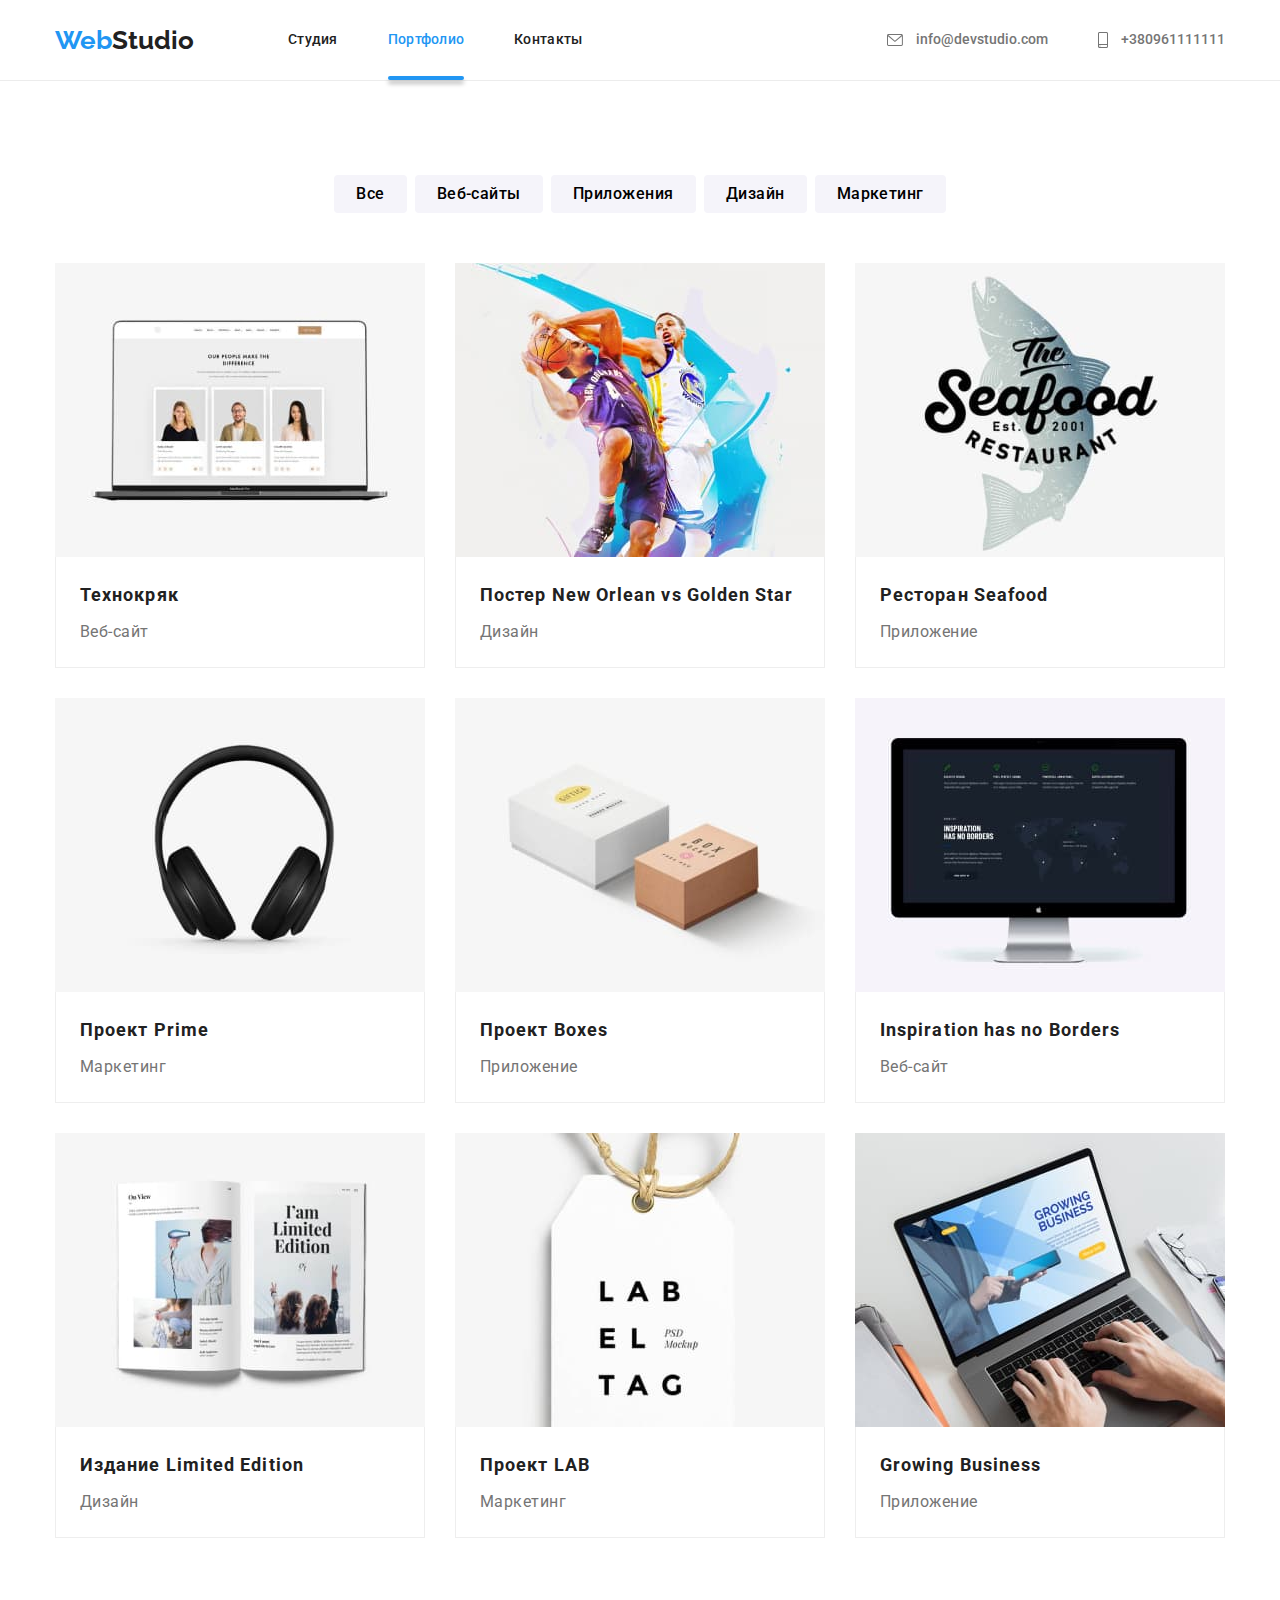
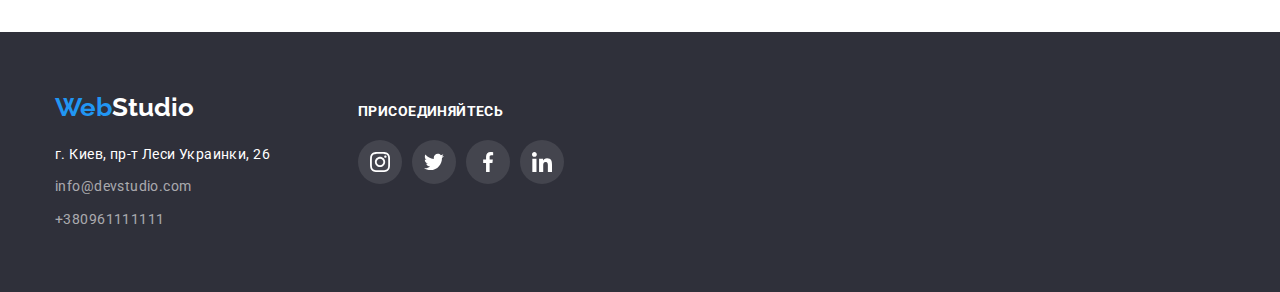
==== portfolio.html @ 24703897 "1" ====
<!DOCTYPE html>
<html lang="ru">
  <head>
    <meta charset="UTF-8" />
    <meta http-equiv="X-UA-Compatible" content="IE=edge" />
    <meta name="viewport" content="width=device-width, initial-scale=1.0" />
    <link rel="preconnect" href="https://fonts.googleapis.com" />
    <link rel="preconnect" href="https://fonts.gstatic.com" crossorigin />
    <link
      href="https://fonts.googleapis.com/css2?family=Raleway:wght@700&family=Roboto:wght@400;500;700&display=swap"
      rel="stylesheet"
    />
    <link
      rel="stylesheet"
      href="https://cdnjs.cloudflare.com/ajax/libs/modern-normalize/1.1.0/modern-normalize.css"
      integrity="sha512-Y0MM+V6ymRKN2zStTqzQ227DWhhp4Mzdo6gnlRnuaNCbc+YN/ZH0sBCLTM4M0oSy9c9VKiCvd4Jk44aCLrNS5Q=="
      crossorigin="anonymous"
      referrerpolicy="no-referrer"
    />
    <link rel="stylesheet" href="./css/styles.css" />

    <title>WEBStudio</title>
  </head>

  <body>
    <header>
      <div class="container">
        <a class="logo link" href="./index.html"
          ><span class="part_logo">Web</span>Studio</a
        >

        <nav class="nav">
          <ul class="nav-list list">
            <li class="nav-item">
              <a class="nav-link link" href="./index.html">Студия</a>
            </li>
            <li class="nav-item">
              <a class="nav-link link active" href="./portfolio.html"
                >Портфолио</a
              >
            </li>
            <li class="nav-item">
              <a class="nav-link link" href="">Контакты</a>
            </li>
          </ul>
        </nav>

        <ul class="contact-inf-list list">
          <li class="contact-inf-item">
            <a class="mail-inf-link link" href="mailto:info@devstudio.com">
              <svg class="contact-inf__icon" width="16" height="12">
                <use href="./images/sprite.svg#icon-envelope-hover-1"></use>
              </svg>
              info@devstudio.com</a
            >
          </li>
          <li class="contact-inf-item">
            <a class="tel-inf-link link" href="tel:+380961111111">
              <svg class="contact-inf__icon" width="10" height="16">
                <use href="./images/sprite.svg#icon-smartphone-1"></use>
              </svg>
              +380961111111</a
            >
          </li>
        </ul>
      </div>
    </header>
    <main>
      <section class="section-portfolio">
        <div class="container">
          <ul class="products-buttons-list list">
            <li class="products-buttons-item">
              <button class="products-button" type="button">Все</button>
            </li>
            <li class="products-buttons-item">
              <button class="products-button" type="button">Веб-сайты</button>
            </li>
            <li class="products-buttons-item">
              <button class="products-button" type="button">Приложения</button>
            </li>
            <li class="products-buttons-item">
              <button class="products-button" type="button">Дизайн</button>
            </li>
            <li class="products-buttons-item">
              <button class="products-button" type="button">Маркетинг</button>
            </li>
          </ul>
        </div>

        <div class="container">
          <h1 class="product-card-title"><!--hidenTitle--></h1>

          <ul class="products-card-list list">
            <li class="products-card-item">

                <div class="products-card__img-wrap">
                  <img
                    class="products-card"
                    src="./images/portfolio_img/tehnokryak.jpg"
                    alt="технокряк"
                  />
                  <p class="card-overlay">
                    Ресурс предлагает комплексные предложения с разным уровнем функционала и сервисов. Все это позволит посетителю получить исчерпывающие сведения о компании или частном лице.
                  </p>
                </div>
                  <div class="product-card-wrap">
                    <h2 class="product-card-name">Технокряк</h2>
                    <p class="product-card-description card-description">
                      Веб-сайт
                    </p>
                  </div>
              </a>
            </li>

            <li class="products-card-item">
              <div class="products-card__img-wrap">
              <img
                class="products-card"
                src="./images/portfolio_img/new_orlean.jpg"
                alt="новый орлеан"
              />
              <p class="card-overlay">
                    Ресурс предлагает комплексные предложения с разным уровнем функционала и сервисов. Все это позволит посетителю получить исчерпывающие сведения о компании или частном лице.
                  </p>
              </div>
              <div class="product-card-wrap">
                <h2 class="product-card-name">
                  Постер New Orlean vs Golden Star
                </h2>
                <p class="product-card-description card-description">Дизайн</p>
              </div>
            </li>

            <li class="products-card-item">
              <div class="products-card__img-wrap">
              <img
                class="products-card"
                src="./images/portfolio_img/seafood.jpg"
                alt="ресторан сеафуд"
              />
              <p class="card-overlay">
                    Ресурс предлагает комплексные предложения с разным уровнем функционала и сервисов. Все это позволит посетителю получить исчерпывающие сведения о компании или частном лице.
                  </p>
              </div>
              <div class="product-card-wrap">
                <h2 class="product-card-name">Ресторан Seafood</h2>
                <p class="product-card-description card-description">
                  Приложение
                </p>
              </div>
            </li>

            <li class="products-card-item">
              <div class="products-card__img-wrap">
              <img
                class="products-card"
                src="./images/portfolio_img/prime.jpg"
                alt="Проект Prime"
              />
              <p class="card-overlay">
                    Ресурс предлагает комплексные предложения с разным уровнем функционала и сервисов. Все это позволит посетителю получить исчерпывающие сведения о компании или частном лице.
                  </p>
              </div>
              <div class="product-card-wrap">
                <h2 class="product-card-name">Проект Prime</h2>
                <p class="product-card-description card-description">
                  Маркетинг
                </p>
              </div>
            </li>

            <li class="products-card-item">
              <div class="products-card__img-wrap">
              <img
                class="products-card"
                src="./images/portfolio_img/boxes.jpg"
                alt="Проект Boxes"
              />
              <p class="card-overlay">
                    Ресурс предлагает комплексные предложения с разным уровнем функционала и сервисов. Все это позволит посетителю получить исчерпывающие сведения о компании или частном лице.
                  </p>
              </div>
              <div class="product-card-wrap">
                <h2 class="product-card-name">Проект Boxes</h2>
                <p class="product-card-description card-description">
                  Приложение
                </p>
              </div>
            </li>

            <li class="products-card-item">
              <div class="products-card__img-wrap">
              <img
                class="products-card"
                src="./images/portfolio_img/inspiration.jpg"
                alt="Inspiration has no Borders"
              />
              <p class="card-overlay">
                    Ресурс предлагает комплексные предложения с разным уровнем функционала и сервисов. Все это позволит посетителю получить исчерпывающие сведения о компании или частном лице.
                  </p>
              </div>
              <div class="product-card-wrap">
                <h2 class="product-card-name">Inspiration has no Borders</h2>
                <p class="product-card-description card-description">
                  Веб-сайт
                </p>
              </div>
            </li>

            <li class="products-card-item">
              <div class="products-card__img-wrap">
              <img
                class="products-card"
                src="./images/portfolio_img/izdanie.jpg"
                alt="Издание Limited Edition"
              />
              <p class="card-overlay">
                    Ресурс предлагает комплексные предложения с разным уровнем функционала и сервисов. Все это позволит посетителю получить исчерпывающие сведения о компании или частном лице.
                  </p>
              </div>
              <div class="product-card-wrap">
                <h2 class="product-card-name">Издание Limited Edition</h2>
                <p class="product-card-description card-description">Дизайн</p>
              </div>
            </li>
            <li class="products-card-item">
              <div class="products-card__img-wrap">
              <img
                class="products-card"
                src="./images/portfolio_img/lab.jpg"
                alt="Проект LAB"
              />
              <p class="card-overlay">
                    Ресурс предлагает комплексные предложения с разным уровнем функционала и сервисов. Все это позволит посетителю получить исчерпывающие сведения о компании или частном лице.
                  </p>
              </div>
              <div class="product-card-wrap">
                <h2 class="product-card-name">Проект LAB</h2>
                <p class="product-card-description card-description">
                  Маркетинг
                </p>
              </div>
            </li>
            <li class="products-card-item">
              <div class="products-card__img-wrap">
              <img
                class="products-card"
                src="./images/portfolio_img/growning.jpg"
                alt="Growing Business"
              />
              <p class="card-overlay">
                    Ресурс предлагает комплексные предложения с разным уровнем функционала и сервисов. Все это позволит посетителю получить исчерпывающие сведения о компании или частном лице.
                  </p>
              </div>
              <div class="product-card-wrap">
                <h2 class="product-card-name">Growing Business</h2>
                <p class="product-card-description card-description">
                  Приложение
                </p>
              </div>
            </li>
          </ul>
        </div>
      </section>
    </main>

    <footer class="footer-section">
      <div class="container">
        <div>
          <a class="logo-dark-theme logo link" href="./index.html"
            ><span class="part_logo">Web</span>Studio</a
          >

          <address class="adress-section">
            <p class="adress_description">г. Киев, пр-т Леси Украинки, 26</p>
          </address>
          <ul class="list">
            <li>
              <a
                class="mail-inf-link_dark link"
                href="mailto:info@devstudio.com"
                >info@devstudio.com</a
              >
            </li>
            <li>
              <a class="tel-inf-link_dark link" href="tel:+380961111111"
                >+380961111111</a
              >
            </li>
          </ul>
        </div>

        <div class="join-us__box">
          <h2 class="join-us__box-title">присоединяйтесь</h2>
          <ul class="join-us__list list">
            <li class="loin-us__item">
              <a href="" class="join-us__link social-link">
                <svg width="20" height="20" class="join-us__icon">
                  <use href="./images/sprite.svg#icon-instagram-2-1"></use>
                </svg>
              </a>
            </li>
            <li class="loin-us__item">
              <a href="" class="join-us__link social-link">
                <svg width="20" height="20" class="join-us__icon">
                  <use href="./images/sprite.svg#icon-twitter-1-1"></use>
                </svg>
              </a>
            </li>
            <li class="loin-us__item">
              <a href="" class="join-us__link social-link">
                <svg width="20" height="20" class="join-us__icon">
                  <use href="./images/sprite.svg#icon-facebook-1-1"></use>
                </svg>
              </a>
            </li>
            <li class="loin-us__item">
              <a href="" class="join-us__link social-link">
                <svg width="20" height="20" class="join-us__icon">
                  <use href="./images/sprite.svg#icon-linkedin-1-1"></use>
                </svg>
              </a>
            </li>
          </ul>
        </div>
      </div>
    </footer>
  </body>
</html>
---- css/styles.css ----
:root {
  /*======fontsVariable=====*/
  --main_font-weight: 400;
  --secondary_font-weight: 700;
  --third_font-weight: 500;
  --main_font-size: 14px;
  --secondary_font-size: 16px;
  /*=======================*/

  /*====colorPalette=======*/
  --first_color-txt: #212121;
  --secondary_color-txt: #757575;
  --third_color-txt: #ffffff;
  --first-bg-color: #2f303a;
  --secondary-bg-color: #f5f4fa;
  --button-accent-color: #2196f3;
  
  /*========================*/

/*=======margins and paddings===*/
   --main-retreat: 94px;
   --first-retreat: 50px;
   --seсondary-retreat: 30px;
   --portolio-card-margin: 20px;
  
  }
/*========reset===========*/
h1,
h2,
h3,
h4,
h5,
h5,
p {
  margin: 0;
}
ul,
ol {
  margin: 0;
  padding: 0;
}
img {
  display: block;
}
a {
  display: block;
}
address {
  font-style: normal;
}
.link {
  text-decoration: none;
}
.list {
  list-style: none;
}

/*=====end reset==========*/

/*======components=========*/

.accent-title {
  font-weight: var(--secondary_font-weight);
  font-size: 36px;
  line-height: 1.16;
  letter-spacing: 0.03em;
}
.card-description {
  color: var(--secondary_color-txt);
  font-size: var(--secondary_font-size);
  line-height: 1.19;
  letter-spacing: 0.03em;
}
.hero-section .container,
.accent-title,
.specialsts-card {
  text-align: center;
}

body {
  font-family: 'roboto', sans-serif;
  color: var(--first_color-txt);
}

.container {
  width: 1200px;
  margin: 0 auto;
  padding-left: 15px;
  padding-right: 15px;
 
}
.our-team-section,
.our-work-section,
.our-clients-section {
  padding-top: var(--main-retreat);
  padding-bottom: var(--main-retreat);
}
.social-list{
  display: flex;
  padding: 0px 30px;
  justify-content: space-between;


}
.social-link {
  display: flex;
  width: 44px;
  height: 44px;
  border-radius: 50%;
  justify-content: center;
  align-items: center;
  margin-top: 16px;
  transition: background-color 250ms cubic-bezier(0.4, 0, 0.2, 1);
}
.social-link:focus,
.social-link:hover{
  background-color: var(--button-accent-color);
outline: none;
}
.social-icon,
.our-clients-item{
  fill: #AFB1B8;
}
.social-link:hover .social-icon,
.social-link:focus .social-icon,
.join-us__link:hover,
.join-us__link:focus{
fill: var(--third_color-txt);
}
.nav-link::after{
  content: "";
  display: block;
  position: absolute;
  bottom: 0;
  width: 100%;
  height: 4px;
  background-color: var(--button-accent-color);
  box-shadow: 0px 4px 4px rgba(0, 0, 0, 0.25);
  border-radius: 2px;
  transform: scaleY(0);
transition: transform 500ms;
}
.nav-link:focus::after,
.nav-link:hover::after{
  transform: scaleY(1);
}
.active:after {
  content: "";
  display: block;
  position: absolute;
  bottom: 0;
  width: 100%;
  height: 4px;
  background-color: var(--button-accent-color);
  box-shadow: 0px 4px 4px rgba(0, 0, 0, 0.25);
  border-radius: 2px;
  transform: scale(1);
}

/*=========logo==========*/
.logo {
  color: inherit;
  font-family: 'raleway', sans-serif;
  font-weight: var(--secondary_font-weight);
  font-size: 26px;
  line-height: 1.19;
  margin-right: var(--main-retreat)
}
.part_logo {
  color: var(--button-accent-color);
}
.logo-dark-theme {
  color: var(--third_color-txt);
}
/*=========end logo======*/

/*========header=========*/
header .container {
  display: flex;
  align-items: center;
}
header {
  border-bottom: 1px solid #ECECEC;
}

.nav-list {
  display: flex;
}

.nav-link {
  color: inherit;
  font-weight: var(--third_font-weight);
  font-size: var(--main_font-size);
  line-height: 1.14;
  letter-spacing: 0.02em;
  padding-top: 32px;
  padding-bottom: 32px;
  transition: color 250ms cubic-bezier(0.4, 0, 0.2, 1);

}
.nav-item:not(:last-child) {
  margin-right: var(--first-retreat);
}
.nav-item{
  position: relative;
}
.nav-link:focus,
.nav-link:hover {
  color: var(--button-accent-color);
}

.contact-inf-list {
  display: flex;
  margin-left: auto;
}
.mail-inf-link{
  margin-right: var(--first-retreat);
}

.mail-inf-link,
.tel-inf-link {
  color: var(--secondary_color-txt);
  font-weight: var(--third_font-weight);
  font-size: var(--main_font-size);
  line-height: 1.14;
  transition: color 250ms cubic-bezier(0.4, 0, 0.2, 1);
}

.mail-inf-link:hover,
.mail-inf-link:focus,
.tel-inf-link:hover,
.tel-inf-link:focus {
  color: var(--button-accent-color);
  
}
.mail-inf-link:hover .contact-inf__icon,
.mail-inf-link:focus .contact-inf__icon,
.tel-inf-link:focus .contact-inf__icon,
.tel-inf-link:hover .contact-inf__icon,
.our-clients__link:hover,
.our-clients__link:focus{
  fill: var(--button-accent-color);
 border-color: var(--button-accent-color);
 outline: none;
}
.active {
  color: var(--button-accent-color);
}
.contact-inf__icon{
  vertical-align: middle;
  margin-right: 10px;
  fill:var(--secondary_color-txt);
  transition: fill 250ms cubic-bezier(0.4, 0, 0.2, 1);
  
}
  

/*==========end header====*/

/*=========hero===========*/
.hero-section {
  background-image: linear-gradient(rgba(47, 48, 58, 0.4), rgba(47, 48, 58, 0.4)), url(../images/hero/bg-hero.jpg);
  background-size: cover;
  
  background-color: var(--first-bg-color);
  padding-top: 200px;
  padding-bottom: 200px;
}
.hero-section .container,
.what-we-do-section .container
 {
  text-align: center;
}
.hero-title {
  color: var(--third_color-txt);
  font-weight: 900;
  line-height: 1.36;
  font-size: 44px;
  letter-spacing: 0.06em;
  text-transform: uppercase;
  max-width: 696px;
  margin: auto;
  margin-bottom: 30px;
}
.order-button {
  font-family: inherit;
  font-weight: var(--secondary_font-weight);
  font-size: var(--secondary_font-size);
  line-height: 1.87;
  min-width: 200px;
  background-color: var(--button-accent-color);
  color: var(--third_color-txt);
  padding: 10px 32px;
  box-shadow: 0px 4px 4px rgba(0, 0, 0, 0.15);
  border-radius: 4px;
  border: none;
  transition: background-color 250ms cubic-bezier(0.4, 0, 0.2, 1);
}
.order-button:hover,
.order-button:focus{
  background-color: #188CE8;
}
/*=========end hero=========*/

/*========our work==========*/

.our-work-description_title {
  font-weight: var(--secondary_font-weight);
  font-size: var(--main_font-size);
  line-height: 1.14;
  letter-spacing: 0.03em;
  text-transform: uppercase;
  margin-bottom: 10px;
}
.our-work-description {
  font-size: var(--main_font-size);
  line-height: 1.71;
  color: var(--secondary_color-txt);
  letter-spacing: 0.03em;
}
.our-work{
  display: flex;
  margin-left: -30px;
}
.our-work-item{
flex-basis: calc(100% / 4 - 30px);
 margin-left: var(--seсondary-retreat); 
}
.our-work__svg-list {
  display: flex;
}
.our-work__svg-wrap {
  display: flex;
width: 270px;
height: 120px;
background: var(--secondary-bg-color);
border-radius: 4px;
margin-bottom: var(--seсondary-retreat);
padding: 25px 100px;
}
.our-work__svg-wrap:not(:first-child){
  margin-left: var(--seсondary-retreat);
}



/*====end our work=========*/

/*====what we do section===*/
.what-we-do-section{
  padding-bottom: var(--main-retreat);
}

.what-we-do_img-list{

  display: flex;
  margin-left: -30px;
  
}
.what-we-do-item{
  position: relative;
  margin-left: var(--seсondary-retreat);
  flex-basis: calc(100% / 3 - 30px);
}
.container .accent-title{
  margin-bottom: var(--first-retreat);
}
.what-we-do_description{
  position: absolute;
  width: 370px;
  height: 70px;
  background: rgba(47, 48, 58, 0.8);
  left: 0;
  bottom: 0;
  padding: 27px 0px;
 
}

/*===end what we do section==*/

/*=====our team===========*/

.our-team-section {
  background-color: var(--secondary-bg-color);
}
.specialists-list {
  display: flex;
  margin-left: -30px;
}
.specialists-item{
  margin-left: var(--seсondary-retreat);
  flex-basis: calc(100% / 4 - 30px);
}
.specialsts-card {
  
  background-color: var(--third_color-txt);
box-shadow: 0px 1px 3px rgba(0, 0, 0, 0.12),
0px 1px 1px rgba(0, 0, 0, 0.14),
0px 2px 1px rgba(0, 0, 0, 0.2);
border-radius: 0px 0px 4px 4px;
padding: 30px 0px;

}


.specialists-name {
  font-weight: var(--third_font-weight);
  font-size: var(--secondary_font-size);
  line-height: 1.19;
  letter-spacing: 0.03em;
  margin-bottom: 10px;
}

/*=======end our team=====*/

/*=======our clients=======*/
.our-clients-list{
  display: flex;
  justify-content: space-between;
}
.our-clients__link{
  width: 170px;
  height: 92px;
  border: 1px solid #AFB1B8;
  box-sizing: border-box;
  border-radius: 4px;
  display: flex;
  justify-content: center;
  align-items: center;
  transition: fill 250ms cubic-bezier(0.4, 0, 0.2, 1), border-color 250ms cubic-bezier(0.4, 0, 0.2, 1);
}

/*======our clients end=====*/

/*=======footer===========*/
.footer-section {
  background-color: var(--first-bg-color);
  padding: 60px 0px;
}
.footer-section .container{
  display: flex;
  align-items: baseline;
}

.container .logo-dark-theme{
  margin-bottom: 20px;
}
.adress_description {
  color: var(--third_color-txt);
  font-size: var(--main_font-size);
  line-height: 1.71;
  letter-spacing: 0.03em;
}
.adress_description,
.mail-inf-link_dark{
  margin-bottom: 9px;
}
.mail-inf-link_dark,
.tel-inf-link_dark {
  color: rgba(255, 255, 255, 0.6);
  font-size: var(--main_font-size);
  line-height: 1.71;
  letter-spacing: 0.03em;
}
.join-us__box-title{
  text-transform: uppercase;
  font-size: var(--main_font-size);
  font-weight: var(--secondary_font-weight);
  line-height: 1.14;
  letter-spacing: 0.03em;
  color: var(--third_color-txt);
}
.join-us__box .join-us__box-title{
  margin-bottom: 4px;
}
.join-us__box{
  width: 206px;
  height: 80px;
  margin-left: 70px;
}
.join-us__list{
  display: flex;
  justify-content: space-between;
}
.join-us__link{
  background: rgba(255, 255, 255, 0.1);
  fill: var(--third_color-txt);

  
}



/*!!!!!!!!!Portfolio!!!!!!!*/

.section-portfolio{
  padding: var(--main-retreat) 0;
}

/*====portfolio buttons====*/
.products-button {
  font-family: inherit;
  background-color: var(--secondary-bg-color);
  font-weight: var(--third_font-weight);
  font-size: var(--secondary_font-size);
  line-height: 1.62;
  letter-spacing: 0.03em;
  padding: 6px 22px;
  border-radius: 4px;
  border: none;
  cursor: pointer;
  transition: background-color 250ms cubic-bezier(0.4, 0, 0.2, 1),
  color 250ms cubic-bezier(0.4, 0, 0.2, 1),
  box-shadow 250ms cubic-bezier(0.4, 0, 0.2, 1);
}
.products-button:hover,
.products-button:focus {
  background-color: var(--button-accent-color);
  color: var(--third_color-txt);
  box-shadow: 0px 3px 1px rgba(0, 0, 0, 0.1),
  0px 1px 2px rgba(0, 0, 0, 0.08),
  0px 2px 2px rgba(0, 0, 0, 0.12);
}
.products-buttons-list{
  display: flex;
  justify-content:center;
  margin-bottom: var(--first-retreat);

  
}
.products-buttons-item:not(:first-child){
  margin-left: 8px;}

  /*====end portfolio buttons=====*/

  /*=======card portfolio=========*/


.product-card-name {
  font-weight: var(--secondary_font-weight);
  font-size: 18px;
  line-height: 2;
  letter-spacing: 0.06em;
  
  
}
.product-card-description {
  line-height: 1.87;
}
.products-card-list{
  display: flex;
  flex-wrap: wrap;
  margin-left: -30px;
  margin-top: -30px;
  
}
.products-card-item{
  margin-left:var(--seсondary-retreat);
  flex-basis: calc(100%/ 3 - 30px);
  margin-top: var(--seсondary-retreat);
  transition: box-shadow 250ms cubic-bezier(0.4, 0, 0.2, 1);
}
.products-card-item:hover,
.products-card-item:focus{
  box-shadow: 0px 1px 1px rgba(0, 0, 0, 0.12),
  0px 4px 4px rgba(0, 0, 0, 0.06),
  1px 4px 6px rgba(0, 0, 0, 0.16);
}
.product-card-name{
  margin-bottom: 4px;
}
.product-card-wrap{
  border: 1px solid #EEEEEE;
  border-top: none;
  padding: 20px 24px;
}
.card-overlay{
  position: absolute;
  top: 0;
  left: 0;
  overflow: auto;
  background-color: rgba(33, 150, 243, 0.9);
  color: var(--third_color-txt);
  width: 100%;
  height: 100%;
  padding: 63px 24px;
  font-weight: var(--main_font-weight);
  font-size: 18px;
  line-height: 1.55;
  letter-spacing: 0.03em;
  transform: translateY(101%);
  transition: 250ms cubic-bezier(0.4, 0, 0.2, 1);
}
.products-card__img-wrap{
  position: relative;
  overflow: hidden;
}
.products-card-item:hover .card-overlay{
  transform: translateY(0%);
}
/*========end card portfolio======*/

/*==========form==================*/
.backdrop {
  position: fixed;
  top: 0;
  left: 0;
  background-color: rgba(0, 0, 0, 0.2);
  width: 100vw;
  height: 100vh;
  transition: opacity 250ms cubic-bezier(0.4, 0, 0.2, 1), visibility 250ms cubic-bezier(0.4, 0, 0.2, 1);
  transform: scale(1)
}
.backdrop.is-hidden{
  opacity: 0;
  visibility: hidden;
  pointer-events: none;
}
.modal{
  width:528px;
  height:581px;
  position: absolute;
  top:50%;
  left:50%;
  transform: translate(-50%, -50%);
 
  background: var(--third_color-txt);
  box-shadow: 0px 1px 3px rgba(0, 0, 0, 0.12),
  0px 1px 1px rgba(0, 0, 0, 0.14),
  0px 2px 1px rgba(0, 0, 0, 0.2);
  border-radius: 4px;
}
.modal-close-btn{
  display: flex;
  justify-content: center;
  align-items: center;
  position: absolute;
  padding: 0;
  margin-top: 8px;
  margin-right: 8px;
  top: 0;
  right: 0;
  width: 30px;
  height: 30px;
  background: transparent;
  border: 1px solid rgba(0, 0, 0, 0.1);
  border-radius: 50%;
  cursor: pointer;
  transition: fill 250ms cubic-bezier(0.4, 0, 0.2, 1);
}
.modal-close-btn:hover,
.modal-close-btn:focus{
  fill: var(--button-accent-color);
  outline-color: var(--button-accent-color);
}
.contact-form{
  display: flex;
  flex-direction: column;
  padding: 40px;
  height: 100%;
  width: 100%;
}
.contact-form__title{
  font-weight: var(--secondary_font-weight);
  font-size: 20px;
  line-height:1.15;
  letter-spacing: 0.03em;
  margin-bottom: var(--seсondary-retreat);

}
.contact-form-field{
  position: relative;
  font-size: 12px;
  line-height: 1.16;
  letter-spacing: 0.01em;
  color: var(--secondary_color-txt);
}

.contact-form-input{
  width: 100%;
  height: 100%;
  margin-top: 4px;
}
.contact-form-field:not(:last-child){
  margin-bottom: 28px;
}
.contact-form__acept-wrapper{
  display: flex;
  margin-bottom: var(--seсondary-retreat);
}
.form-send__btn{
align-self: center;
padding:10px 55px;
letter-spacing: 0.06em;
}
.contact-form__input-icon{
  position: absolute;
  top: 0;
  left: 0;
}
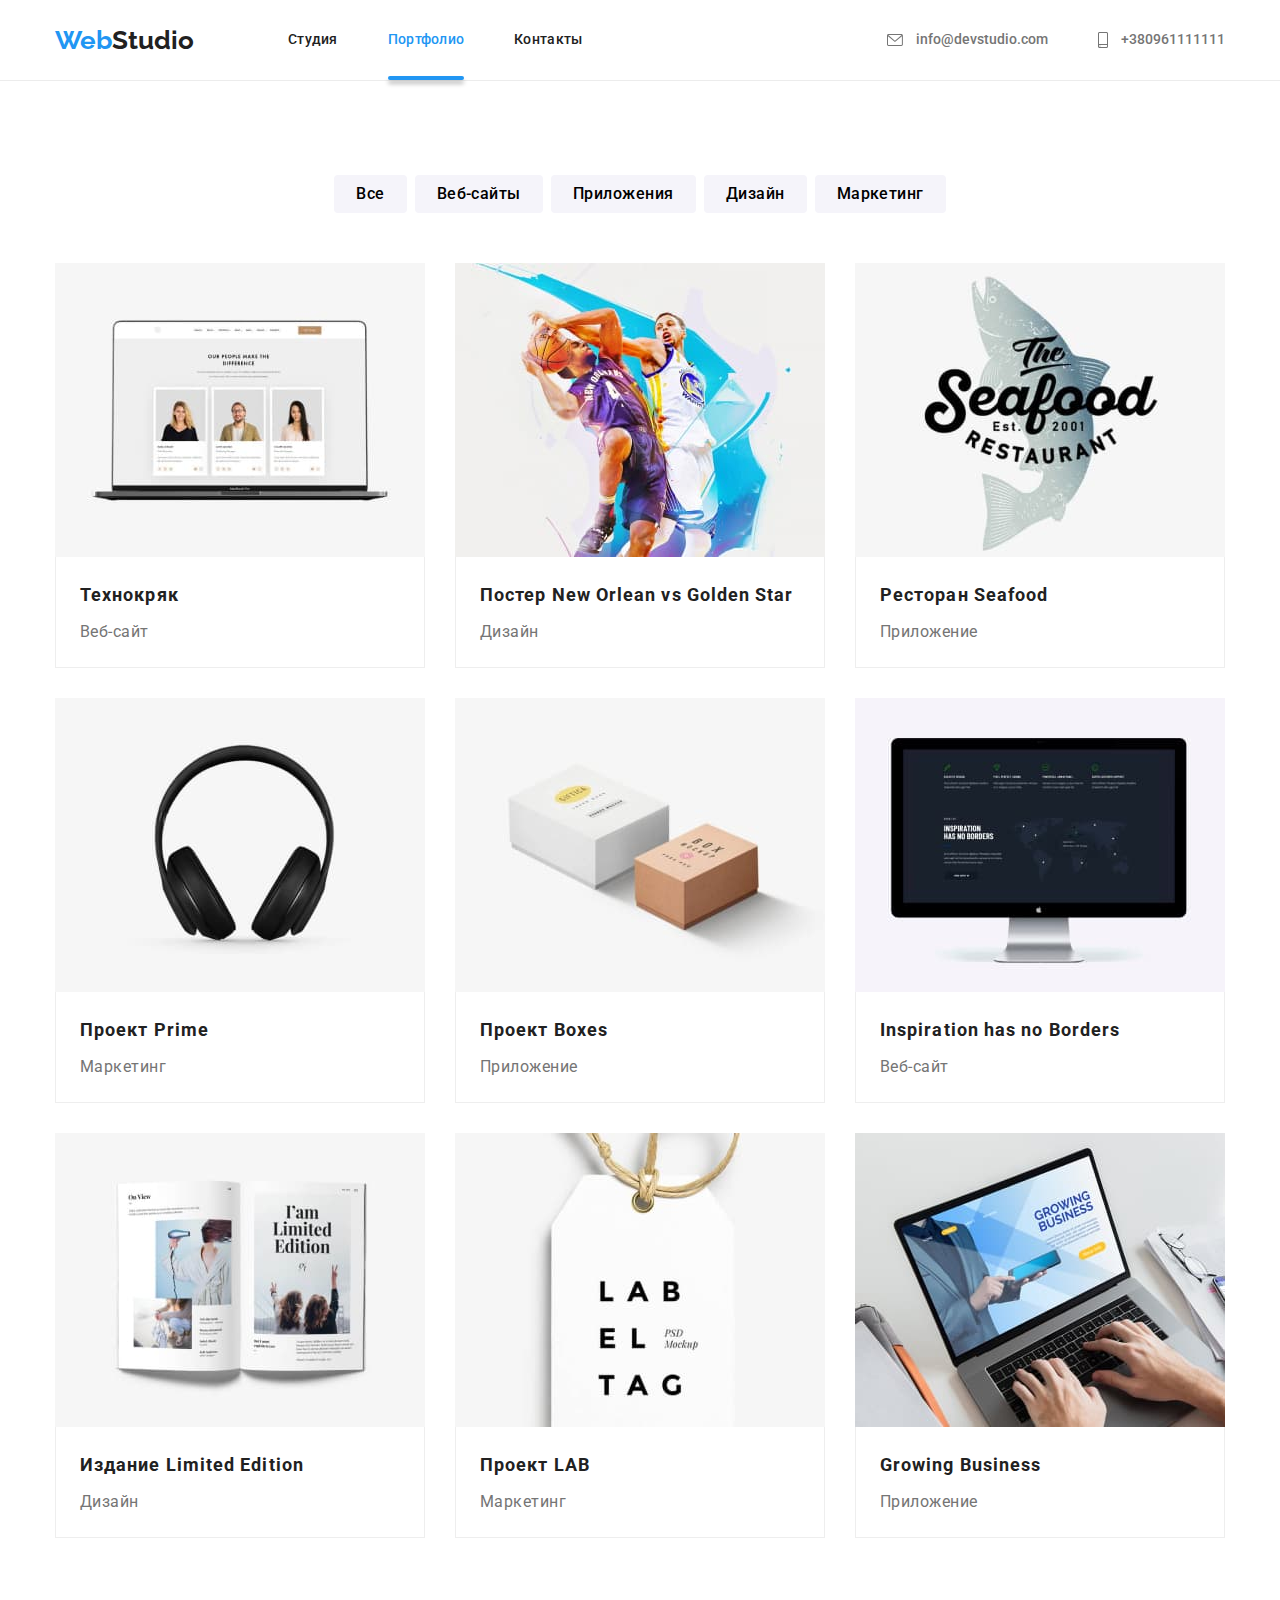
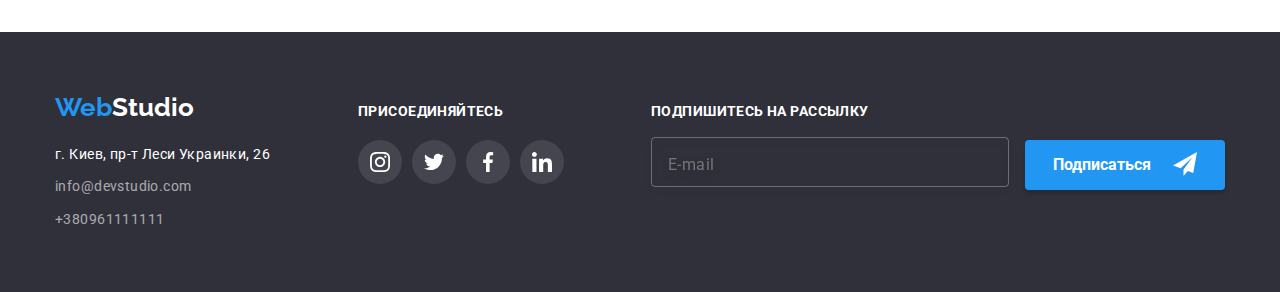
==== commit c284c947: "fin" ====
--- a/portfolio.html
+++ b/portfolio.html
@@ -323,7 +323,77 @@
             </li>
           </ul>
         </div>
+          <div class="subscribe-box">
+
+            <p class="subscribe-box__title join-us__box-title">Подпишитесь на рассылку</p>
+             <input class="subscribe-box__input"  type="email" placeholder="E-mail">
+              <button class="subscribe-box__button order-button" type="button">Подписаться
+                <svg height="24" width="24" class="subscribe-box__button-icon">
+                  <use href="./images/sprite.svg#telegram"></use>
+                </svg>
+              </button>
+
+          </div>
       </div>
     </footer>
+
+    <div class="backdrop is-hidden " data-modal>
+      <div class="modal">
+        <button class="modal-close-btn" data-modal-close type="button">
+          <svg height="18" width="18" class="close-btn-icon">
+            <use href="./images/sprite.svg#icon-close"></use>
+          </svg>
+        </button>
+        <form class="contact-form">
+
+          <p class="contact-form__title">Оставьте свои данные, мы вам перезвоним</p>
+          
+           <label for="" class="contact-form-field">
+              Имя
+              <span class="contact-form-input__wrapper">
+                <input type="text" name="user-name"
+                 class="contact-form-input" required minlength="3"> 
+                      <svg class="contact-form__input-icon" height="18" width="18">
+                        <use href="./images/sprite.svg#icon-person"></use></svg>
+              </span>
+           </label>
+          
+           <label class="contact-form-field">
+              Телефон
+              <span class="contact-form-input__wrapper">
+                <input type="user-tel" name="tel"
+                 class="contact-form-input" required pattern="[0-9]{3}-[0-9]{3}-[0-9]{2}-[0-9]{2}" title="xxx-xxx-xx-xx">
+                      <svg class="contact-form__input-icon" height="18" width="18">
+                        <use href="./images/sprite.svg#icon-phone1"></use></svg>
+              </span>
+            </label>
+
+           <label class="contact-form-field">
+              Почта
+              <span class="contact-form-input__wrapper">
+                <input type="user-email" name="email"
+                 class="contact-form-input">
+                      <svg class="contact-form__input-icon" height="18" width="18">
+                        <use href="./images/sprite.svg#icon-email1"></use></svg>
+              </span>
+            </label>
+
+          <label class="contact-form-field">Комментарий<textarea 
+            class="contact-form-input" name="user-coment" 
+            placeholder="Введите текст">
+             </textarea>
+          </label>  
+
+          <div class="contact-form__acept-wrapper">
+          <input id="user-acept" type="checkbox" class="checkbox-input visually-hidden" value="user-acept"required>
+          <label for="user-acept" class="contact-form__acept-checkbox">
+            <p class="our-work-description">Соглашаюсь с рассылкой и принимаю&nbsp;&nbsp;</p>
+             <a href="">Условия договора</a>
+            </label>
+          </div>
+          <button type="submit" class="form-send__btn order-button">Отправить</button>
+      </div>
+    </div>
+    <script src="./js/modal.js"></script>
   </body>
 </html>
--- a/css/styles.css
+++ b/css/styles.css
@@ -54,7 +54,17 @@
 .list {
   list-style: none;
 }
-
+.visually-hidden {
+  position: absolute !important;
+  clip: rect(1px 1px 1px 1px);
+  /* IE6, IE7 */
+  clip: rect(1px, 1px, 1px, 1px);
+  padding: 0 !important;
+  border: 0 !important;
+  height: 1px !important;
+  width: 1px !important;
+  overflow: hidden;
+}
 /*=====end reset==========*/
 
 /*======components=========*/
@@ -485,12 +495,46 @@
 .join-us__link{
   background: rgba(255, 255, 255, 0.1);
   fill: var(--third_color-txt);
-
-  
-}
-
-
-
+}
+.subscribe-box{
+  margin-left:auto
+}
+.subscribe-box__input{
+  width: 358px;
+  height: 50px;
+  border: 1px solid rgba(255, 255, 255, 0.3);
+  box-sizing: border-box;
+  filter: drop-shadow(0px 4px 4px rgba(0, 0, 0, 0.15));
+  border-radius: 4px;
+  background: transparent;
+}
+.subscribe-box__button{
+  position: relative;
+  padding: 10px 28px;
+  text-align: left;
+  
+}
+.subscribe-box__button-icon{
+  position: absolute;
+  top: 0;
+  right: 0;
+  transform:translateY(50%);
+  margin-right: 28px;
+}
+.subscribe-box__input{
+  font-size: var(--secondary_font-size);
+  line-height: 1.25;
+  letter-spacing: 0.03em;
+  color: rgba(255, 255, 255, 0.6);
+  padding-top: 18px;
+  padding-bottom: 12px;
+  padding-left: 16px;
+  margin-top: 17px;
+  margin-right: 12px;
+}
+.subscribe-box__title{
+  
+}
 /*!!!!!!!!!Portfolio!!!!!!!*/
 
 .section-portfolio{
@@ -618,7 +662,6 @@
 }
 .modal{
   width:528px;
-  height:581px;
   position: absolute;
   top:50%;
   left:50%;
@@ -669,7 +712,6 @@
 
 }
 .contact-form-field{
-  position: relative;
   font-size: 12px;
   line-height: 1.16;
   letter-spacing: 0.01em;
@@ -678,28 +720,90 @@
 
 .contact-form-input{
   width: 100%;
-  height: 100%;
+  height: 40px;
+  border: 1px solid rgba(33, 33, 33, 0.2);
+  border-radius: 4px;
+  padding-left: 42px;
+  outline-color: var(--button-accent-color);
+  transition: border 250ms cubic-bezier(0.4, 0, 0.2, 1);
+}
+.contact-form-field:not(:last-child){
+  margin-bottom: 10px;
+}
+.contact-form textarea{
+  height: 120px;
   margin-top: 4px;
-}
-.contact-form-field:not(:last-child){
-  margin-bottom: 28px;
-}
+  padding: 12px 16px;
+  resize: none;
+}
+  
+
 .contact-form__acept-wrapper{
   display: flex;
   margin-bottom: var(--seсondary-retreat);
+  justify-content: center;
+  margin-top: var(--portolio-card-margin);
+  
 }
 .form-send__btn{
 align-self: center;
 padding:10px 55px;
 letter-spacing: 0.06em;
 }
+.contact-form-input__wrapper{
+  display: block;
+  position: relative;
+  margin-top: 4px;
+  
+}
+
 .contact-form__input-icon{
   position: absolute;
-  top: 0;
-  left: 0;
-}
-
-
-
-
-
+top:50%;
+left: 0;
+transform: translateY(-50%);
+margin-left: 12px;
+transition: fill 250ms cubic-bezier(0.4, 0, 0.2, 1);
+
+}
+.contact-form-field:focus .contact-form-input,
+.contact-form-field:hover .contact-form-input,
+.contact-form-field:focus .contact-form__input-icon,
+.contact-form-field:hover .contact-form__input-icon{
+  fill: var(--button-accent-color);
+  border-color: var(--button-accent-color);
+}
+textarea::placeholder{
+  font-size: var(--main_font-size);
+  line-height: 1.14;
+  letter-spacing: 0.01em;
+  color: rgba(117, 117, 117, 0.5);;
+}
+.contact-form__acept-checkbox::before{
+  content:'';
+  display:block;
+  width: 16px;
+  height: 15px;
+  background-repeat: no-repeat;
+  background-position: 50% 50%;
+  border: 1px solid #000000;
+  box-shadow: 0px 4px 4px rgba(0, 0, 0, 0.25);
+ 
+}
+.contact-form__acept-checkbox{
+  display: flex;
+  align-items: center;
+}
+.contact-form__acept-checkbox span{
+  margin-left: 7px;;
+}
+.checkbox-input:checked  + .contact-form__acept-checkbox::before{
+ background-image: url(../images/svg/Vector.svg);
+ background-color: var(--button-accent-color);
+ border: none;
+}
+.checkbox-input:focus +.contact-form__acept-checkbox::before{
+  outline: 2px solid var(--button-accent-color);
+  
+}
+
